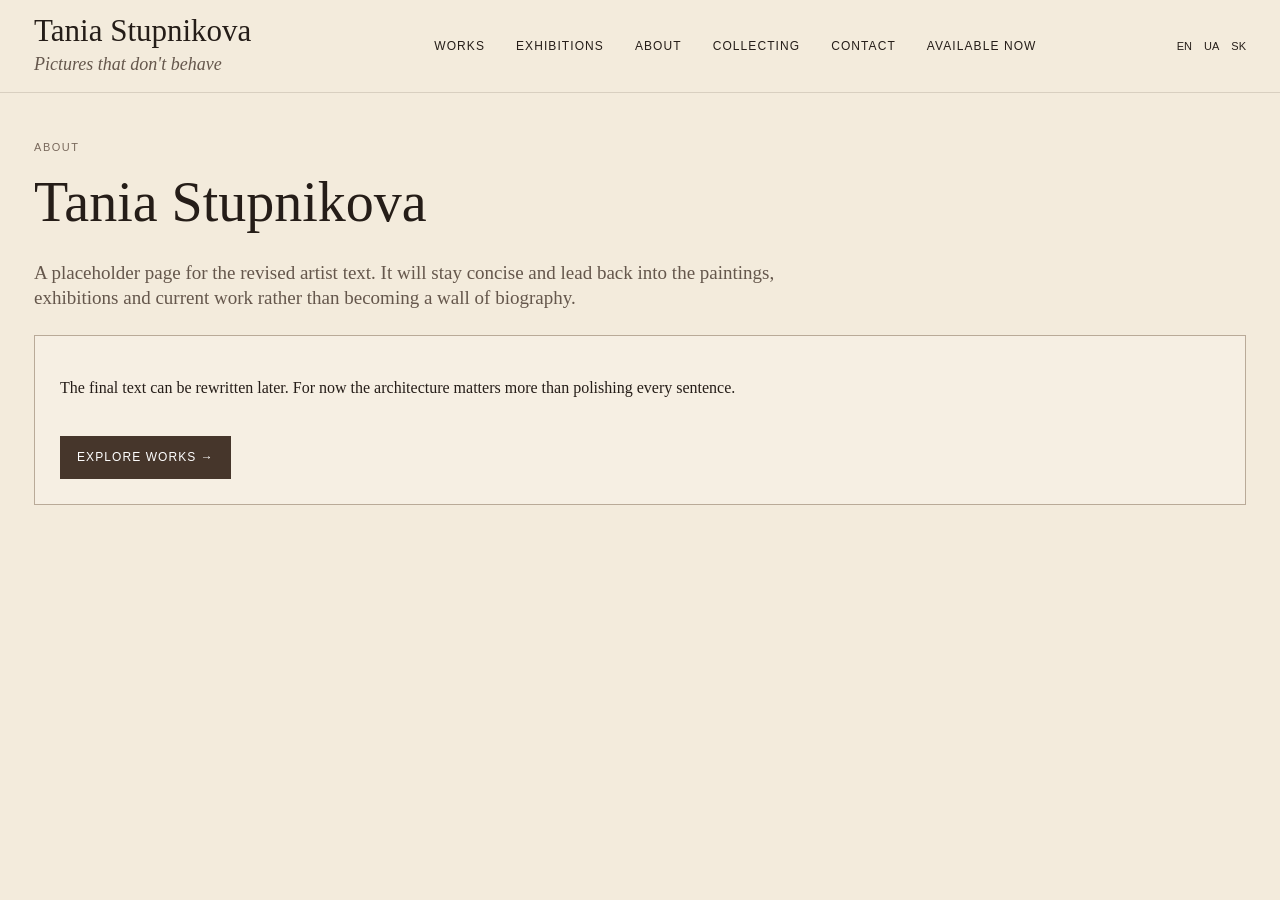
==== about.html @ 9a305841 "initia site resources" ====
<!doctype html><html><head><meta charset="utf-8"><meta name="viewport" content="width=device-width,initial-scale=1"><title>About · Tania Stupnikova</title><link rel="stylesheet" href="styles.css"></head><body><header class="header"><div class="shell header-inner"><a href="index.html" class="brand"><div class="brand-name">Tania Stupnikova</div><div class="tagline">Pictures that don't behave</div></a><nav class="nav"><a href="works.html">Works</a><a href="exhibitions.html">Exhibitions</a><a href="about.html">About</a><a href="collecting.html">Collecting</a><a href="contact.html">Contact</a><a href="available.html">Available now</a></nav><div class="lang"><span>EN</span><span>UA</span><span>SK</span></div></div></header><main class="page"><div class="shell"><div class="micro">About</div><h1>Tania Stupnikova</h1><p class="lede">A placeholder page for the revised artist text. It will stay concise and lead back into the paintings, exhibitions and current work rather than becoming a wall of biography.</p><div class="info-box"><p>The final text can be rewritten later. For now the architecture matters more than polishing every sentence.</p><a class="text-link" href="works.html">Explore works →</a></div></div></main></body></html>
---- styles.css ----
:root{
  --ivory:#f3ebdc;
  --ivory-2:#ede2d0;
  --burnt:#5b4738;
  --burnt-deep:#3e3027;
  --ink:#251d18;
  --muted:#74675c;
  --line:#b9aa98;
  --paper:#f6efe3;
  --max:1420px;
}
*{box-sizing:border-box}
html{scroll-behavior:smooth}
body{margin:0;background:var(--ivory);color:var(--ink);font-family:Georgia,'Times New Roman',serif;line-height:1.35}
a{color:inherit;text-decoration:none}
img{max-width:100%;display:block}
button{font:inherit}
.shell{max-width:var(--max);margin:auto;padding:0 34px}
.header{position:sticky;top:0;z-index:20;background:rgba(243,235,220,.94);backdrop-filter:blur(10px);border-bottom:1px solid rgba(82,62,48,.16)}
.header-inner{height:92px;display:flex;align-items:center;justify-content:space-between;gap:30px}
.brand{min-width:260px}.brand-name{font-size:31px;line-height:1}.tagline{font-style:italic;color:#65574c;font-size:18px;margin-top:6px}
.nav{display:flex;gap:31px;align-items:center;font-family:Arial,sans-serif;font-size:12px;letter-spacing:.09em;text-transform:uppercase}.nav a:hover,.nav a.active{border-bottom:1px solid var(--ink);padding-bottom:5px}
.lang{display:flex;gap:12px;font-size:11px;font-family:Arial,sans-serif}
.hero{padding:48px 0 22px}.hero-grid{display:grid;grid-template-columns:.78fr 1.55fr 1.08fr;gap:20px;align-items:start}
.hero-copy{padding:42px 26px 0 4px}.eyebrow{font-family:Arial,sans-serif;font-size:11px;text-transform:uppercase;letter-spacing:.16em;color:#79695c}.hero h1{font-size:70px;line-height:.88;margin:18px 0 24px;font-weight:500;letter-spacing:-.045em}.hero-copy p{font-size:20px;color:#5f5147;max-width:310px}.text-link{display:inline-block;margin-top:22px;padding:13px 17px;background:var(--burnt-deep);color:#fff;font-family:Arial,sans-serif;font-size:12px;text-transform:uppercase;letter-spacing:.09em}
.hero-main .art-frame{aspect-ratio:1/1;overflow:hidden}.hero-main img{width:100%;height:100%;object-fit:cover}.art-meta{display:grid;grid-template-columns:1fr auto;gap:10px;padding-top:10px}.art-title{font-size:19px}.art-sub{font-size:13px;color:#6d5e53;margin-top:4px;font-family:Arial,sans-serif}.price{font-size:19px;white-space:nowrap}
.side-stack{display:grid;gap:17px}.side-card{display:grid;grid-template-columns:1fr .43fr;gap:16px;align-items:end}.side-card img{width:100%;aspect-ratio:1/1;object-fit:cover}.side-card.round .round-art{aspect-ratio:1/1;border-radius:50%;overflow:hidden;background:#2d241f}.side-card.round img{width:100%;height:100%;object-fit:cover}.side-card h3{font-size:18px;margin:0 0 6px;font-weight:500}.available-nav{font-weight:700}.side-card .meta{font:12px/1.5 Arial,sans-serif;color:#6d5e53}.side-card .price{margin-top:9px;font-size:18px}
.goose{width:155px;margin:32px auto 0;opacity:.52}.goose svg{width:100%;height:auto}
.featured{background:var(--burnt);color:#f5ecdc;padding:26px 0 34px;margin-top:8px}.section-head{display:flex;justify-content:space-between;align-items:center;margin-bottom:18px;font:11px Arial,sans-serif;text-transform:uppercase;letter-spacing:.14em}.feature-grid{display:grid;grid-template-columns:repeat(4,1fr);gap:20px}.feature-card img{width:100%;aspect-ratio:1/1;object-fit:cover;transition:transform .28s ease}.feature-card:hover img{transform:scale(1.012)}.feature-card h3{font-size:17px;margin:10px 0 3px;font-weight:500}.feature-card .small{font:12px Arial,sans-serif;color:#d8cdbf}.feature-card .price{font-size:17px;margin-top:5px}
.editorial{padding:62px 0}.editorial-grid{display:grid;grid-template-columns:1.05fr .95fr;gap:48px;align-items:center}.editorial-photo{position:relative}.editorial-photo img{width:100%;aspect-ratio:16/10;object-fit:cover}.editorial-copy h2,.collecting h2{font-size:46px;font-weight:500;margin:0 0 16px;letter-spacing:-.025em}.editorial-copy p,.collecting p{font-size:18px;color:#5e5148;max-width:630px}.micro{font:11px Arial,sans-serif;text-transform:uppercase;letter-spacing:.14em;color:#79695c;margin-bottom:12px}
.collecting{border-top:1px solid var(--line);border-bottom:1px solid var(--line);padding:46px 0}.collecting-grid{display:grid;grid-template-columns:1.25fr repeat(3,.68fr);gap:0}.collect-copy{padding-right:44px}.collect-item{border-left:1px solid var(--line);padding:5px 28px}.collect-item strong{display:block;font-size:17px;margin:8px 0}.collect-item span{font-size:14px;color:#695b50}
.footer{padding:34px 0 50px;font:12px Arial,sans-serif;color:#6f6156}.footer-inner{display:flex;justify-content:space-between;gap:20px;flex-wrap:wrap}
.page{padding:48px 0 70px}.page h1{font-size:56px;font-weight:500;margin:0 0 12px}.lede{font-size:19px;color:#65574c;max-width:760px}.works-toolbar{display:flex;justify-content:space-between;align-items:center;margin:30px 0 22px;font:12px Arial,sans-serif;text-transform:uppercase;letter-spacing:.08em}.works-grid{columns:3 320px;column-gap:24px}.work-card{break-inside:avoid;margin-bottom:30px}.work-card img{width:100%;height:auto}.work-card h3{font-size:19px;font-weight:500;margin:9px 0 4px}.work-card .small{font:12px Arial,sans-serif;color:#6e6055}.work-card .price{font-size:17px;margin-top:4px}.artwork-layout{display:grid;grid-template-columns:1.2fr .8fr;gap:54px;align-items:start}.artwork-image{background:#e8ddcb}.artwork-image img{width:100%;height:auto}.artwork-info{position:sticky;top:130px}.artwork-info h1{font-size:48px}.artwork-info .facts{font:13px/1.7 Arial,sans-serif;color:#66594f;margin:18px 0}.artwork-info .big-price{font-size:28px;margin:18px 0}.artwork-info .story{font-size:18px;color:#52473f}.ask{display:inline-block;margin-top:18px;background:var(--burnt-deep);color:white;padding:13px 18px;font:12px Arial,sans-serif;text-transform:uppercase;letter-spacing:.08em}.status{font:12px Arial,sans-serif;text-transform:uppercase;letter-spacing:.12em;color:#77685e;margin:18px 0}.related{margin-top:60px}.related h2{font-size:34px;font-weight:500}.related-grid{display:grid;grid-template-columns:repeat(3,1fr);gap:22px}.related-grid img{aspect-ratio:1/1;object-fit:cover}.ex-grid{display:grid;grid-template-columns:1.2fr .8fr;gap:24px}.ex-grid img{width:100%;height:100%;object-fit:cover}.ex-main{aspect-ratio:16/10}.ex-side{display:grid;gap:24px}.ex-side img{aspect-ratio:16/10}.info-box{background:var(--paper);border:1px solid var(--line);padding:25px;margin-top:24px}
@media(max-width:980px){.nav{display:none}.header-inner{height:76px}.hero-grid{grid-template-columns:1fr 1fr}.hero-copy{grid-column:1/-1;padding:10px 0}.hero h1{font-size:52px}.side-stack{grid-column:2}.hero-main{grid-column:1}.feature-grid{grid-template-columns:1fr 1fr}.editorial-grid,.artwork-layout{grid-template-columns:1fr}.artwork-info{position:static}.collecting-grid{grid-template-columns:1fr 1fr}.collect-copy{grid-column:1/-1;margin-bottom:25px}.works-grid{columns:2 280px}.ex-grid{grid-template-columns:1fr}}
@media(max-width:620px){.shell{padding:0 18px}.brand-name{font-size:24px}.tagline{font-size:14px}.hero{padding-top:25px}.hero-grid{grid-template-columns:1fr}.hero-main,.side-stack{grid-column:auto}.hero h1{font-size:44px}.side-card{grid-template-columns:1fr .65fr}.feature-grid{grid-template-columns:1fr 1fr;gap:13px}.featured{padding-top:20px}.editorial{padding:42px 0}.editorial-copy h2,.collecting h2{font-size:37px}.collecting-grid{grid-template-columns:1fr}.collect-item{border-left:0;border-top:1px solid var(--line);padding:18px 0}.works-grid{columns:1}.page h1{font-size:44px}.related-grid{grid-template-columns:1fr 1fr}.artwork-info h1{font-size:40px}}

/* v3: closer to the approved design mockup */
:root{--burnt:#6a5546;--burnt-deep:#46362b}
body{font-family:'Iowan Old Style','Palatino Linotype','Book Antiqua',Georgia,'Times New Roman',serif}
.side-card.round .round-art{background:transparent;border-radius:0;overflow:visible;display:flex;align-items:center;justify-content:center}
.side-card.round .round-art img{object-fit:contain;border-radius:50%}
.artwork-topnav{display:flex;justify-content:space-between;gap:18px;margin:0 0 20px;font:11px Arial,sans-serif;text-transform:uppercase;letter-spacing:.09em;color:#6e6055}
.artwork-layout.design-match{grid-template-columns:minmax(0,1.15fr) minmax(320px,.72fr);gap:54px;align-items:start}
.artwork-media{min-width:0}.artwork-image{background:transparent;overflow:hidden;min-height:520px;display:flex;align-items:center;justify-content:center}
.artwork-image img{width:100%;height:auto;max-height:78vh;object-fit:contain;object-position:50% 50%;transition:object-position .18s ease,transform .18s ease}
.artwork-image img.detail-mode{width:100%;height:70vh;object-fit:cover}
.artwork-image-round{background:transparent}.artwork-image-round img{width:min(100%,760px);aspect-ratio:1/1;object-fit:contain;border-radius:50%;filter:drop-shadow(0 12px 26px rgba(52,39,28,.08))}
.detail-strip{display:grid;grid-template-columns:repeat(5,1fr);gap:10px;margin-top:13px}
.detail-thumb{border:1px solid rgba(70,54,43,.22);padding:0;background:#eadfce;cursor:pointer;aspect-ratio:1.25/1;overflow:hidden;opacity:.76}
.detail-thumb.active,.detail-thumb:hover{opacity:1;border-color:var(--burnt-deep)}
.detail-thumb img{width:100%;height:100%;object-fit:cover}
.artwork-info{top:118px;padding:18px 0 0}.artwork-info h1{font-size:52px;line-height:.98;font-weight:500;margin:8px 0 18px;letter-spacing:-.035em}.artwork-info .facts{margin:12px 0 18px}.big-price{font-size:30px}.ask{margin:10px 0 22px}.buy-notes{border-top:1px solid var(--line);margin-top:20px;padding-top:13px;display:grid;gap:10px}.buy-notes>div{display:grid;grid-template-columns:24px 1fr;gap:10px;align-items:start}.buy-notes span{font-size:17px}.buy-notes strong{display:block;font:12px Arial,sans-serif;text-transform:uppercase;letter-spacing:.05em}.buy-notes small{display:block;margin-top:2px;color:#716257;font:12px/1.35 Arial,sans-serif}
.artwork-body{margin-top:34px;border-top:1px solid var(--line)}.art-tabs{display:flex;gap:28px;overflow:auto;border-bottom:1px solid var(--line)}.art-tab{border:0;background:transparent;padding:15px 0 12px;font:11px Arial,sans-serif;text-transform:uppercase;letter-spacing:.09em;color:#75675b;cursor:pointer;white-space:nowrap}.art-tab.active{color:var(--ink);border-bottom:2px solid var(--ink)}.art-panel{display:none;padding:28px 0 8px}.art-panel.active{display:block}.long-story{max-width:920px;font-size:18px;line-height:1.58;color:#4f443c}.long-story p{margin:0 0 1.08em}.placeholder-grid{display:grid;grid-template-columns:repeat(4,1fr);gap:13px}.placeholder-grid div{aspect-ratio:1.2/1;border:1px solid var(--line);background:linear-gradient(135deg,#dcc9ae,#f4eadb);display:grid;place-items:center;font:11px Arial,sans-serif;text-transform:uppercase;letter-spacing:.08em;color:#725f50}.placeholder-grid div:nth-child(2){background:linear-gradient(135deg,#b79f88,#e6d8c3)}.placeholder-grid div:nth-child(3){background:linear-gradient(135deg,#6a5546,#9b806a);color:#f6efe3}.placeholder-grid div:nth-child(4){background:linear-gradient(135deg,#d8bd8e,#eee2cd)}.placeholder-note{font-size:13px;color:#75675b}.details-grid{display:grid;grid-template-columns:repeat(3,1fr);gap:1px;background:var(--line);border:1px solid var(--line);max-width:980px}.details-grid>div{background:var(--ivory);padding:17px}.details-grid b{display:block;font:10px Arial,sans-serif;text-transform:uppercase;letter-spacing:.12em;color:#806f61;margin-bottom:6px}.details-grid span{font-size:16px}.keep-looking{margin-top:48px}
.work-card-round .work-card-image{background:transparent}.work-card-round img{border-radius:50%;object-fit:contain}
@media(max-width:980px){.artwork-layout.design-match{grid-template-columns:1fr}.artwork-info{padding-top:4px}.artwork-image{min-height:0}.artwork-image img.detail-mode{height:60vh}.details-grid{grid-template-columns:1fr 1fr}}
@media(max-width:620px){.artwork-info h1{font-size:42px}.detail-strip{gap:6px}.art-tabs{gap:20px}.placeholder-grid{grid-template-columns:1fr 1fr}.details-grid{grid-template-columns:1fr}.artwork-image img.detail-mode{height:46vh}}
.work-card-image{overflow:hidden;background:#e9decc}.work-card-image img{width:100%;height:auto}.work-card-round .work-card-image{display:flex;align-items:center;justify-content:center}
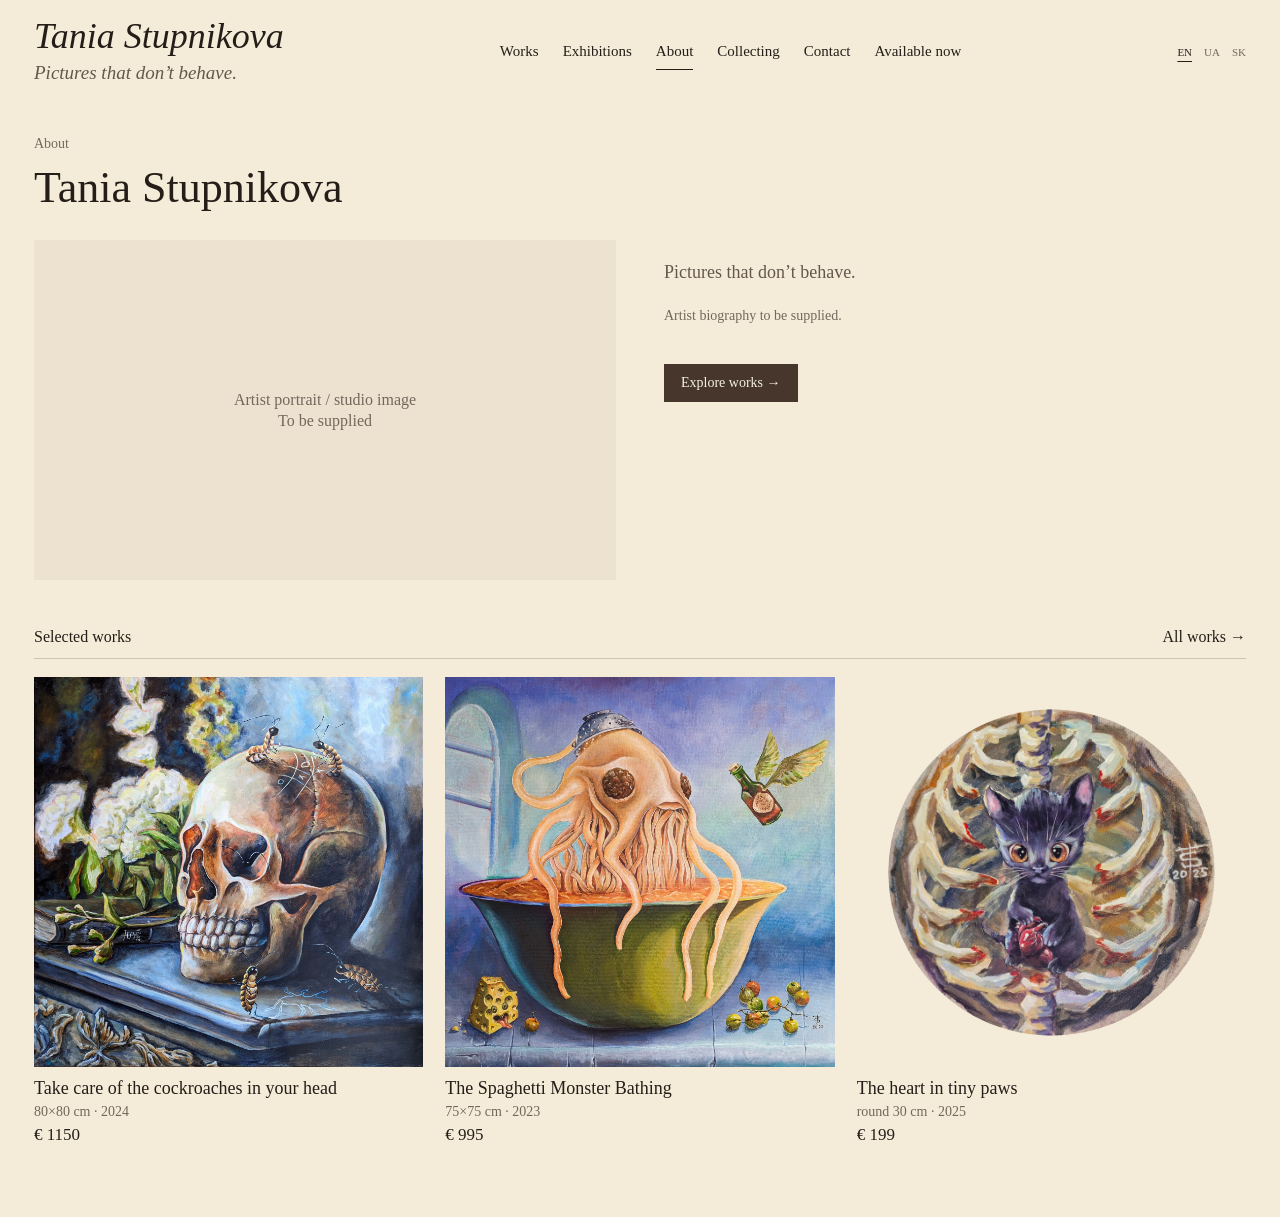
==== commit caa2f88c: "Refine static artist website toward approved catalogue mockup" ====
--- a/about.html
+++ b/about.html
@@ -1 +1,58 @@
-<!doctype html><html><head><meta charset="utf-8"><meta name="viewport" content="width=device-width,initial-scale=1"><title>About · Tania Stupnikova</title><link rel="stylesheet" href="styles.css"></head><body><header class="header"><div class="shell header-inner"><a href="index.html" class="brand"><div class="brand-name">Tania Stupnikova</div><div class="tagline">Pictures that don't behave</div></a><nav class="nav"><a href="works.html">Works</a><a href="exhibitions.html">Exhibitions</a><a href="about.html">About</a><a href="collecting.html">Collecting</a><a href="contact.html">Contact</a><a href="available.html">Available now</a></nav><div class="lang"><span>EN</span><span>UA</span><span>SK</span></div></div></header><main class="page"><div class="shell"><div class="micro">About</div><h1>Tania Stupnikova</h1><p class="lede">A placeholder page for the revised artist text. It will stay concise and lead back into the paintings, exhibitions and current work rather than becoming a wall of biography.</p><div class="info-box"><p>The final text can be rewritten later. For now the architecture matters more than polishing every sentence.</p><a class="text-link" href="works.html">Explore works →</a></div></div></main></body></html>
+<!doctype html>
+<html lang="en">
+<head>
+<meta charset="utf-8">
+<meta name="viewport" content="width=device-width,initial-scale=1">
+<title>About · Tania Stupnikova</title>
+<link rel="stylesheet" href="styles.css">
+</head>
+<body>
+<header class="header">
+<div class="shell header-inner">
+<a href="index.html" class="brand">
+<div class="brand-name">Tania Stupnikova</div>
+<div class="tagline">Pictures that don’t behave.</div>
+</a>
+<nav class="nav" aria-label="Main navigation">
+<a href="works.html">Works</a>
+<a href="exhibitions.html">Exhibitions</a>
+<a href="about.html">About</a>
+<a href="collecting.html">Collecting</a>
+<a href="contact.html">Contact</a>
+<a href="available.html">Available now</a>
+</nav>
+<div class="lang" aria-label="Languages">
+<span aria-current="true">EN</span>
+<span title="Ukrainian translation forthcoming">UA</span>
+<span title="Slovak translation forthcoming">SK</span>
+</div>
+</div>
+</header>
+<main class="page">
+<div class="shell">
+<div class="micro">About</div>
+<h1>Tania Stupnikova</h1>
+<div class="info-layout">
+<div class="neutral-placeholder" role="img" aria-label="Artist portrait placeholder">Artist portrait / studio image<br>To be supplied</div>
+<div class="info-copy">
+<p class="lede">Pictures that don’t behave.</p>
+<p class="content-note">Artist biography to be supplied.</p>
+<a class="text-link" href="works.html">Explore works →</a>
+</div>
+</div>
+<section>
+<div class="section-head">
+<span>Selected works</span>
+<a href="works.html">All works →</a>
+</div>
+<div class="related-grid" data-selected>
+</div>
+</section>
+</div>
+</main>
+<script src="data.js">
+</script>
+<script src="app.js">
+</script>
+</body>
+</html>
--- a/styles.css
+++ b/styles.css
@@ -55,3 +55,53 @@
 @media(max-width:980px){.artwork-layout.design-match{grid-template-columns:1fr}.artwork-info{padding-top:4px}.artwork-image{min-height:0}.artwork-image img.detail-mode{height:60vh}.details-grid{grid-template-columns:1fr 1fr}}
 @media(max-width:620px){.artwork-info h1{font-size:42px}.detail-strip{gap:6px}.art-tabs{gap:20px}.placeholder-grid{grid-template-columns:1fr 1fr}.details-grid{grid-template-columns:1fr}.artwork-image img.detail-mode{height:46vh}}
 .work-card-image{overflow:hidden;background:#e9decc}.work-card-image img{width:100%;height:auto}.work-card-round .work-card-image{display:flex;align-items:center;justify-content:center}
+
+/* Approved catalogue direction: restrained serif controls and paper surfaces. */
+:root{--max:1280px;--ivory:#f4ecd9;--line:#d2c3aa}
+.header{background:var(--ivory);backdrop-filter:none;border-bottom:0;position:relative}
+.header-inner{min-height:104px;height:auto;gap:24px;padding-top:18px;padding-bottom:18px;flex-wrap:wrap}
+.brand{min-width:0}.brand-name{font-style:italic;font-size:36px}.tagline{font-size:19px}
+.nav{font-family:inherit;font-size:15px;letter-spacing:0;text-transform:none;gap:24px;flex-wrap:wrap}
+.nav a{padding:7px 0;border-bottom:1px solid transparent}.nav a:hover,.nav a[aria-current="page"]{border-bottom-color:var(--ink);padding-bottom:7px}
+.available-nav{font-weight:400}.lang{font-family:inherit}.lang [aria-current]{text-decoration:underline;text-underline-offset:5px}.lang span:not([aria-current]){color:var(--muted)}
+.hero{padding:26px 0 44px}.hero-grid{grid-template-columns:minmax(0,.7fr) minmax(0,1.3fr) minmax(0,1.2fr);gap:26px}
+.hero-copy{padding:62px 12px 0 0}.eyebrow{font-family:inherit;font-size:14px;line-height:1.45;letter-spacing:0;text-transform:none;max-width:180px}
+.hero h1{font-size:64px;line-height:.95;letter-spacing:-.035em}.hero-copy p{font-size:17px;max-width:210px}
+.hero-main .art-frame{aspect-ratio:auto}.hero-main img{height:auto;object-fit:contain}
+.side-card{grid-template-columns:minmax(0,1fr) minmax(90px,.48fr);gap:15px;align-items:center}
+.side-card img{aspect-ratio:auto;object-fit:contain}.side-card.round img{aspect-ratio:1}
+.art-sub,.side-card .meta,.small,.work-card .small,.feature-card .small{font-family:inherit;font-size:14px;color:var(--muted)}
+.side-card h3{font-size:17px}.price{font-size:17px}.art-title{font-size:17px}
+.text-link,.ask{font-family:inherit;font-size:14px;letter-spacing:0;text-transform:none;padding:10px 17px;color:var(--paper)}
+.goose{width:125px;opacity:.6;margin:30px 0 0}
+.featured{background:transparent;color:var(--ink);padding:30px 0 42px;margin:0}
+.section-head{font-family:inherit;font-size:16px;text-transform:none;letter-spacing:0;border-bottom:1px solid var(--line);padding-bottom:12px}
+.feature-grid{grid-template-columns:1.1fr .8fr 1fr .85fr;gap:34px;align-items:start}.feature-card:nth-child(2){padding-top:55px}.feature-card:nth-child(4){padding-top:30px}
+.feature-card img{aspect-ratio:auto;object-fit:contain;transition:none}.feature-card:hover img{transform:none}
+.micro{font-family:inherit;font-size:14px;text-transform:none;letter-spacing:0}
+.editorial-copy h2,.collecting h2{font-size:38px}.editorial-photo img{aspect-ratio:auto;object-fit:contain}
+.collect-item{padding:5px 20px}.footer{font-family:inherit;font-size:14px}
+.page{padding:32px 0 70px}.page h1{font-size:44px;line-height:1.1}.lede{font-size:18px;line-height:1.55}
+.works-toolbar{font-family:inherit;font-size:14px;letter-spacing:0;text-transform:none;gap:20px;flex-wrap:wrap}
+.works-grid{columns:initial;display:grid;grid-template-columns:repeat(3,minmax(0,1fr));gap:32px 26px;align-items:start}
+.work-card{display:block;margin:0;min-width:0}.work-card-image{background:transparent}.work-card-image img{object-fit:contain}
+.work-card h3{font-size:18px}.work-card-round .work-card-image{padding:8%}
+.artwork-topnav{font-family:inherit;font-size:14px;letter-spacing:0;text-transform:none;flex-wrap:wrap}.artwork-topnav>div{display:flex;gap:26px}
+.artwork-layout.design-match{grid-template-columns:minmax(0,1.25fr) minmax(0,.8fr);gap:44px}
+.artwork-image{min-height:0}.artwork-image img{max-height:76vh}.artwork-info{position:static;padding:8px 0 0}
+.artwork-info h1{font-size:42px;line-height:1.08;letter-spacing:-.025em}.artwork-info .facts{font-family:inherit;font-size:16px}.artwork-info .big-price{font-size:24px;margin:12px 0}.status{font-family:inherit;letter-spacing:0;text-transform:none;font-size:14px}
+.buy-notes{border:0;padding-top:0;margin-top:16px}.buy-notes strong{font-family:inherit;font-size:15px;text-transform:none;letter-spacing:0;font-weight:400}.buy-notes small{font-family:inherit;font-size:13px}
+.artwork-image-round img{filter:none}.detail-strip:empty{display:none}.detail-strip{display:flex}.detail-thumb{width:100px;background:transparent}
+.art-tabs{gap:28px}.art-tab{font-family:inherit;font-size:15px;letter-spacing:0;text-transform:none;padding:15px 0}.art-panel{padding-top:22px}.long-story{max-width:780px}
+.placeholder-grid div,.placeholder-grid div:nth-child(n){background:var(--ivory-2);color:var(--muted);font-family:inherit;letter-spacing:0;text-transform:none}
+.details-grid{background:transparent;border:0;gap:20px}.details-grid>div{padding:12px 0;border-bottom:1px solid var(--line)}.details-grid b{font-family:inherit;letter-spacing:0;text-transform:none;font-size:14px;font-weight:400}.related-grid img{aspect-ratio:auto;object-fit:contain}
+.info-box{background:transparent;border:0;padding:0}.info-layout{display:grid;grid-template-columns:minmax(0,1fr) minmax(0,1fr);gap:48px;align-items:start;margin:28px 0 48px}.neutral-placeholder{background:var(--ivory-2);min-height:340px;display:grid;place-items:center;color:var(--muted);text-align:center;padding:30px}.info-copy{max-width:540px}.info-copy p{line-height:1.6}.info-copy h2{font-size:26px;font-weight:400;margin-top:30px}.contact-links{display:grid;gap:20px;margin:30px 0}.content-note{font-size:14px;color:var(--muted)}
+.ex-grid{grid-template-columns:minmax(0,1.2fr) minmax(0,.8fr)}.ex-main{aspect-ratio:auto}.ex-grid img{height:auto;object-fit:contain}.ex-side img{aspect-ratio:auto}.ex-caption{margin:22px 0 36px}.ex-caption h2{font-size:28px;font-weight:400;margin-bottom:8px}
+.skip-link{position:absolute;left:18px;top:-80px;z-index:100;background:var(--ink);color:var(--paper);padding:12px}.skip-link:focus{top:10px}
+a:focus-visible,button:focus-visible{outline:2px solid var(--burnt-deep);outline-offset:5px}
+@media(max-width:1100px){.header-inner{gap:18px}.nav{order:3;width:100%;justify-content:space-between;gap:12px}.lang{margin-left:auto}}
+@media(max-width:980px){.nav{display:flex}.hero-grid{grid-template-columns:minmax(0,1fr) minmax(0,1fr)}.hero-copy{grid-column:1/-1;padding:0}.hero-copy p{max-width:420px}.hero-copy .eyebrow,.hero-copy .goose{display:none}.hero h1{font-size:52px;margin-top:0}.hero-main{grid-column:1}.side-stack{grid-column:2}.feature-grid{gap:20px}.artwork-layout.design-match{grid-template-columns:minmax(0,1.15fr) minmax(0,.85fr);gap:28px}.artwork-info h1{font-size:34px}.buy-notes small{display:none}}
+@media(max-width:620px){.header-inner{padding-top:20px;padding-bottom:12px;gap:16px}.brand-name{font-size:27px}.tagline{font-size:15px}.nav{display:grid;grid-template-columns:repeat(3,minmax(0,1fr));gap:4px 14px;font-size:14px}.nav a{width:fit-content}.lang{gap:8px;font-size:11px}.hero{padding-top:18px}.hero-grid{grid-template-columns:minmax(0,1fr);gap:24px}.hero-main,.side-stack{grid-column:1}.hero-copy{padding:0}.hero h1{font-size:46px;margin-bottom:16px}.hero-copy p{max-width:300px}.hero-copy .text-link{margin-top:6px}.side-stack{grid-template-columns:1fr 1fr;gap:20px}.side-card{display:block}.side-card h3{margin-top:10px}.side-card .meta{font-size:13px}.feature-grid{grid-template-columns:1fr 1fr;gap:26px 18px}.feature-card:nth-child(n){padding-top:0}.feature-card:nth-child(even){padding-top:32px}.works-grid{grid-template-columns:repeat(2,minmax(0,1fr));gap:28px 18px}.work-card h3{font-size:16px}.work-card .small{font-size:13px}.page h1{font-size:36px}.artwork-layout.design-match{grid-template-columns:minmax(0,1fr)}.artwork-info h1{font-size:36px}.artwork-image img{max-height:none}.artwork-topnav{font-size:12px;gap:12px}.artwork-topnav>div{gap:18px}.art-tabs{gap:20px;font-size:14px}.long-story{font-size:17px}.related-grid{gap:22px 18px}.info-layout,.ex-grid{grid-template-columns:minmax(0,1fr);gap:24px}.neutral-placeholder{min-height:250px}.buy-notes small{display:block}.editorial-grid{gap:26px}.collect-copy{padding-right:0}.section-head{gap:18px;font-size:15px}}
+@media(prefers-reduced-motion:reduce){html{scroll-behavior:auto}*{transition:none!important}}
+
+.collection-controls{display:flex;flex-wrap:wrap;gap:18px;align-items:center;margin-bottom:26px}.collection-controls label{font-size:14px;display:flex;align-items:center;gap:8px}.collection-controls input,.collection-controls select{font:inherit;color:var(--ink);border:0;border-bottom:1px solid var(--line);background:transparent;padding:7px 2px;max-width:100%}.collection-controls input{width:190px}.empty-collection{grid-column:1/-1;color:var(--muted)}
